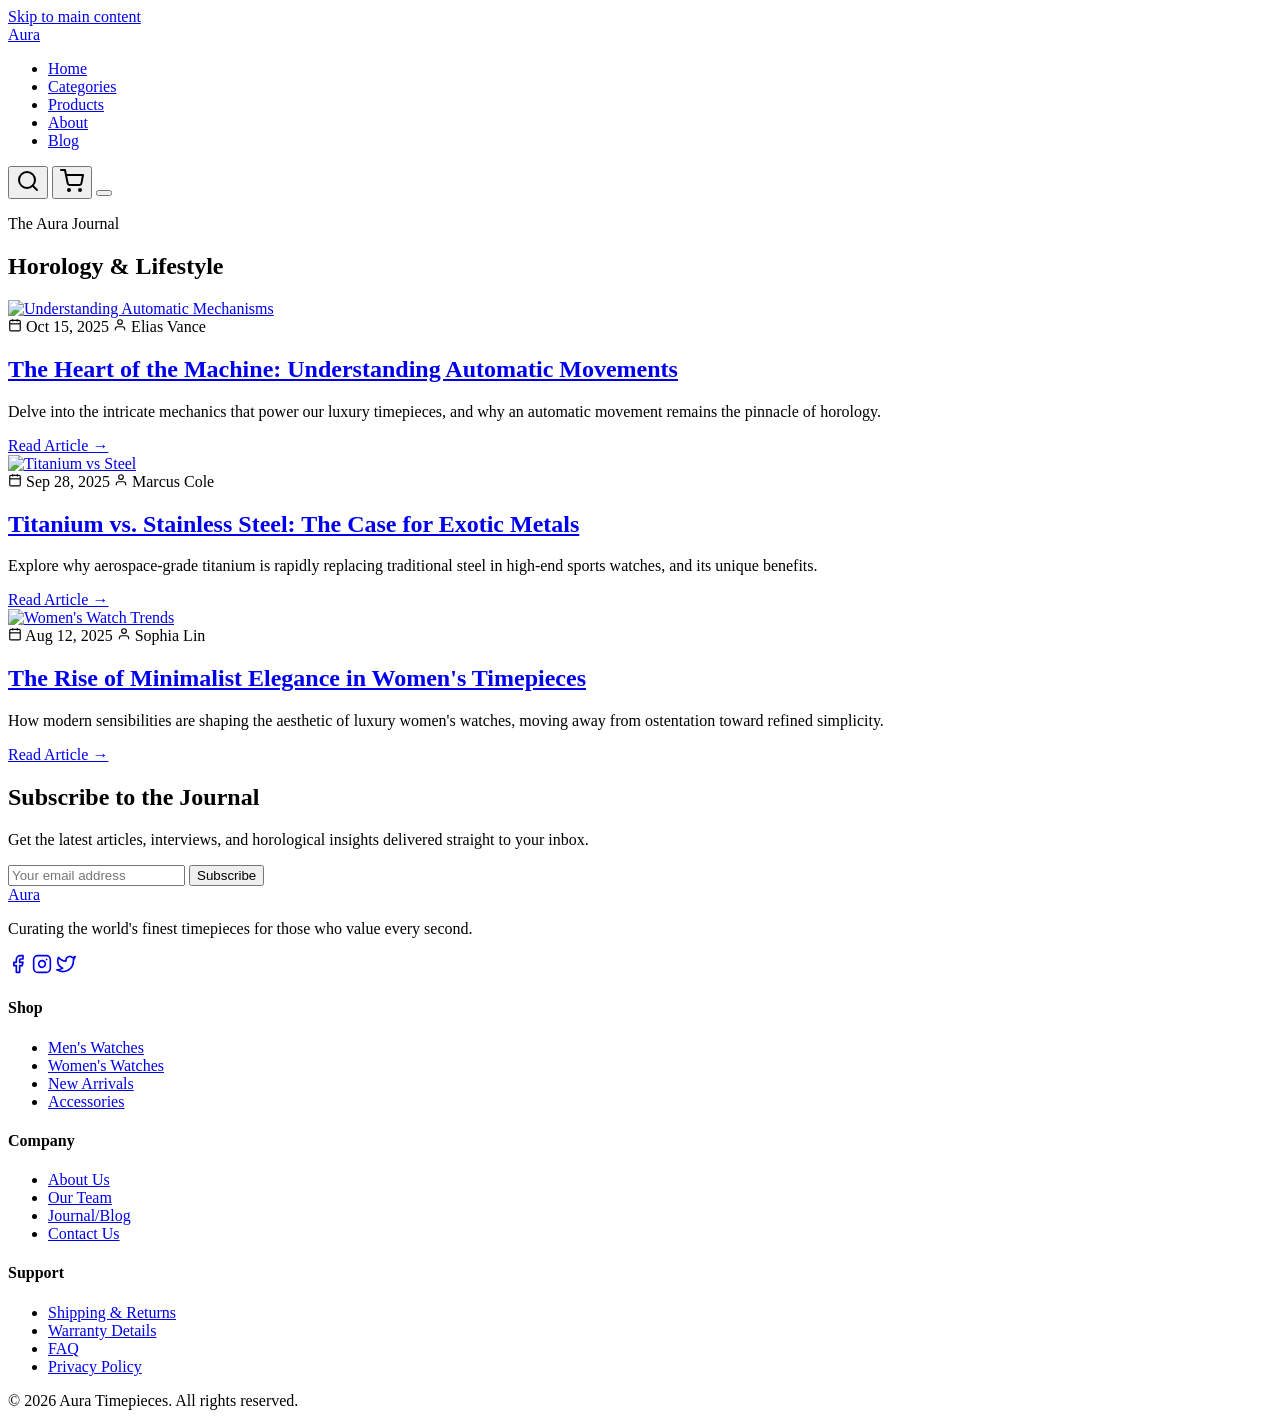
==== blog.html @ 211befc8 "Add files via upload" ====
<!DOCTYPE html>
<html lang="en">

<head>
    <meta charset="UTF-8">
    <meta name="viewport" content="width=device-width, initial-scale=1.0">
    <meta name="description"
        content="Read the Aura Timepieces journal. Insights on horology, lifestyle, and behind-the-scenes looks at the creation of luxury watches.">
    <!-- Meta Tags for SEO -->
    <title>Journal & Blog | Aura Timepieces</title>

    <!-- Google Fonts -->
    <link rel="preconnect" href="https://fonts.googleapis.com">
    <link rel="preconnect" href="https://fonts.gstatic.com" crossorigin>
    <link
        href="https://fonts.googleapis.com/css2?family=Outfit:wght@300;400;500;700&family=Playfair+Display:ital,wght@0,400;0,600;1,400&display=swap"
        rel="stylesheet">

    <!-- Custom CSS -->
    <link rel="stylesheet" href="css/styles.css">
    <link rel="stylesheet" href="css/pages.css">
</head>

<body>
    <!-- Accessibility Skip Link -->
    <a href="#main-content" class="skip-link">Skip to main content</a>

    <!-- Header Section -->
    <header class="header">
        <div class="container header-container">
            <a href="index.html" class="logo">Aura</a>

            <nav class="nav-menu">
                <ul class="nav-list">
                    <li class="nav-item"><a href="index.html" class="nav-link">Home</a></li>
                    <li class="nav-item"><a href="index.html#categories" class="nav-link">Categories</a></li>
                    <li class="nav-item"><a href="product.html" class="nav-link">Products</a></li>
                    <li class="nav-item"><a href="about.html" class="nav-link">About</a></li>
                    <li class="nav-item"><a href="blog.html" class="nav-link active">Blog</a></li>
                </ul>
            </nav>

            <div class="header-actions">
                <button class="icon-btn" aria-label="Search">
                    <svg width="24" height="24" viewBox="0 0 24 24" fill="none" stroke="currentColor" stroke-width="2"
                        stroke-linecap="round" stroke-linejoin="round">
                        <circle cx="11" cy="11" r="8"></circle>
                        <line x1="21" y1="21" x2="16.65" y2="16.65"></line>
                    </svg>
                </button>
                <button class="icon-btn" aria-label="Cart">
                    <svg width="24" height="24" viewBox="0 0 24 24" fill="none" stroke="currentColor" stroke-width="2"
                        stroke-linecap="round" stroke-linejoin="round">
                        <circle cx="9" cy="21" r="1"></circle>
                        <circle cx="20" cy="21" r="1"></circle>
                        <path d="M1 1h4l2.68 13.39a2 2 0 0 0 2 1.61h9.72a2 2 0 0 0 2-1.61L23 6H6"></path>
                    </svg>
                </button>
                <button class="hamburger" aria-label="Toggle menu" aria-expanded="false">
                    <span class="bar"></span>
                    <span class="bar"></span>
                    <span class="bar"></span>
                </button>
            </div>
        </div>
    </header>

    <!-- Main Content -->
    <main id="main-content">
        <!-- Page Header -->
        <section class="page-header fade-in-section">
            <div class="container">
                <p class="page-subtitle">The Aura Journal</p>
                <h1 class="page-title">Horology & Lifestyle</h1>
            </div>
        </section>

        <!-- Blog Grid -->
        <section class="section fade-in-section">
            <div class="container blog-grid">

                <!-- Blog Post 1 -->
                <article class="blog-card">
                    <a href="#" class="blog-img-link">
                        <img src="images/hero_watch.png" alt="Understanding Automatic Mechanisms" class="blog-img"
                            loading="lazy">
                    </a>
                    <div class="blog-content">
                        <div class="blog-meta">
                            <span><svg width="14" height="14" viewBox="0 0 24 24" fill="none" stroke="currentColor"
                                    stroke-width="2">
                                    <rect x="3" y="4" width="18" height="18" rx="2" ry="2"></rect>
                                    <line x1="16" y1="2" x2="16" y2="6"></line>
                                    <line x1="8" y1="2" x2="8" y2="6"></line>
                                    <line x1="3" y1="10" x2="21" y2="10"></line>
                                </svg> Oct 15, 2025</span>
                            <span><svg width="14" height="14" viewBox="0 0 24 24" fill="none" stroke="currentColor"
                                    stroke-width="2">
                                    <path d="M20 21v-2a4 4 0 0 0-4-4H8a4 4 0 0 0-4 4v2"></path>
                                    <circle cx="12" cy="7" r="4"></circle>
                                </svg> Elias Vance</span>
                        </div>
                        <h2 class="blog-title"><a href="#">The Heart of the Machine: Understanding Automatic
                                Movements</a></h2>
                        <p class="blog-excerpt">Delve into the intricate mechanics that power our luxury timepieces, and
                            why an automatic movement remains the pinnacle of horology.</p>
                        <a href="#" class="blog-read-more">Read Article &rarr;</a>
                    </div>
                </article>

                <!-- Blog Post 2 -->
                <article class="blog-card">
                    <a href="#" class="blog-img-link">
                        <img src="images/mens_watch.png" alt="Titanium vs Steel" class="blog-img" loading="lazy">
                    </a>
                    <div class="blog-content">
                        <div class="blog-meta">
                            <span><svg width="14" height="14" viewBox="0 0 24 24" fill="none" stroke="currentColor"
                                    stroke-width="2">
                                    <rect x="3" y="4" width="18" height="18" rx="2" ry="2"></rect>
                                    <line x1="16" y1="2" x2="16" y2="6"></line>
                                    <line x1="8" y1="2" x2="8" y2="6"></line>
                                    <line x1="3" y1="10" x2="21" y2="10"></line>
                                </svg> Sep 28, 2025</span>
                            <span><svg width="14" height="14" viewBox="0 0 24 24" fill="none" stroke="currentColor"
                                    stroke-width="2">
                                    <path d="M20 21v-2a4 4 0 0 0-4-4H8a4 4 0 0 0-4 4v2"></path>
                                    <circle cx="12" cy="7" r="4"></circle>
                                </svg> Marcus Cole</span>
                        </div>
                        <h2 class="blog-title"><a href="#">Titanium vs. Stainless Steel: The Case for Exotic Metals</a>
                        </h2>
                        <p class="blog-excerpt">Explore why aerospace-grade titanium is rapidly replacing traditional
                            steel in high-end sports watches, and its unique benefits.</p>
                        <a href="#" class="blog-read-more">Read Article &rarr;</a>
                    </div>
                </article>

                <!-- Blog Post 3 -->
                <article class="blog-card">
                    <a href="#" class="blog-img-link">
                        <img src="images/womens_watch.png" alt="Women's Watch Trends" class="blog-img" loading="lazy">
                    </a>
                    <div class="blog-content">
                        <div class="blog-meta">
                            <span><svg width="14" height="14" viewBox="0 0 24 24" fill="none" stroke="currentColor"
                                    stroke-width="2">
                                    <rect x="3" y="4" width="18" height="18" rx="2" ry="2"></rect>
                                    <line x1="16" y1="2" x2="16" y2="6"></line>
                                    <line x1="8" y1="2" x2="8" y2="6"></line>
                                    <line x1="3" y1="10" x2="21" y2="10"></line>
                                </svg> Aug 12, 2025</span>
                            <span><svg width="14" height="14" viewBox="0 0 24 24" fill="none" stroke="currentColor"
                                    stroke-width="2">
                                    <path d="M20 21v-2a4 4 0 0 0-4-4H8a4 4 0 0 0-4 4v2"></path>
                                    <circle cx="12" cy="7" r="4"></circle>
                                </svg> Sophia Lin</span>
                        </div>
                        <h2 class="blog-title"><a href="#">The Rise of Minimalist Elegance in Women's Timepieces</a>
                        </h2>
                        <p class="blog-excerpt">How modern sensibilities are shaping the aesthetic of luxury women's
                            watches, moving away from ostentation toward refined simplicity.</p>
                        <a href="#" class="blog-read-more">Read Article &rarr;</a>
                    </div>
                </article>

            </div>
        </section>

        <!-- Newsletter Section (Reused) -->
        <section class="newsletter section fade-in-section">
            <div class="container newsletter-container">
                <h2 class="newsletter-title">Subscribe to the Journal</h2>
                <p class="newsletter-desc">Get the latest articles, interviews, and horological insights delivered
                    straight to your inbox.</p>
                <form class="newsletter-form">
                    <input type="email" placeholder="Your email address" required aria-label="Email Address">
                    <button type="submit" class="btn btn-primary">Subscribe</button>
                </form>
            </div>
        </section>

    </main>

    <!-- Footer -->
    <footer class="footer">
        <div class="container footer-grid">
            <div class="footer-brand">
                <a href="index.html" class="logo">Aura</a>
                <p class="footer-desc">Curating the world's finest timepieces for those who value every second.</p>
                <div class="social-links">
                    <a href="#" aria-label="Facebook"><svg width="20" height="20" viewBox="0 0 24 24" fill="none"
                            stroke="currentColor" stroke-width="2" stroke-linecap="round" stroke-linejoin="round">
                            <path d="M18 2h-3a5 5 0 0 0-5 5v3H7v4h3v8h4v-8h3l1-4h-4V7a1 1 0 0 1 1-1h3z"></path>
                        </svg></a>
                    <a href="#" aria-label="Instagram"><svg width="20" height="20" viewBox="0 0 24 24" fill="none"
                            stroke="currentColor" stroke-width="2" stroke-linecap="round" stroke-linejoin="round">
                            <rect x="2" y="2" width="20" height="20" rx="5" ry="5"></rect>
                            <path d="M16 11.37A4 4 0 1 1 12.63 8 4 4 0 0 1 16 11.37z"></path>
                            <line x1="17.5" y1="6.5" x2="17.51" y2="6.5"></line>
                        </svg></a>
                    <a href="#" aria-label="Twitter"><svg width="20" height="20" viewBox="0 0 24 24" fill="none"
                            stroke="currentColor" stroke-width="2" stroke-linecap="round" stroke-linejoin="round">
                            <path
                                d="M23 3a10.9 10.9 0 0 1-3.14 1.53 4.48 4.48 0 0 0-7.86 3v1A10.66 10.66 0 0 1 3 4s-4 9 5 13a11.64 11.64 0 0 1-7 2c9 5 20 0 20-11.5a4.5 4.5 0 0 0-.08-.83A7.72 7.72 0 0 0 23 3z">
                            </path>
                        </svg></a>
                </div>
            </div>

            <div class="footer-links">
                <h4 class="footer-heading">Shop</h4>
                <ul>
                    <li><a href="product.html?category=men">Men's Watches</a></li>
                    <li><a href="product.html?category=women">Women's Watches</a></li>
                    <li><a href="product.html?category=new">New Arrivals</a></li>
                    <li><a href="product.html?category=accessories">Accessories</a></li>
                </ul>
            </div>

            <div class="footer-links">
                <h4 class="footer-heading">Company</h4>
                <ul>
                    <li><a href="about.html">About Us</a></li>
                    <li><a href="about.html#team">Our Team</a></li>
                    <li><a href="blog.html">Journal/Blog</a></li>
                    <li><a href="#">Contact Us</a></li>
                </ul>
            </div>

            <div class="footer-links">
                <h4 class="footer-heading">Support</h4>
                <ul>
                    <li><a href="#">Shipping & Returns</a></li>
                    <li><a href="#">Warranty Details</a></li>
                    <li><a href="#">FAQ</a></li>
                    <li><a href="#">Privacy Policy</a></li>
                </ul>
            </div>
        </div>
        <div class="footer-bottom container">
            <p>&copy; 2026 Aura Timepieces. All rights reserved.</p>
        </div>
    </footer>

    <!-- Custom Scripts -->
    <script src="js/script.js"></script>
</body>

</html>
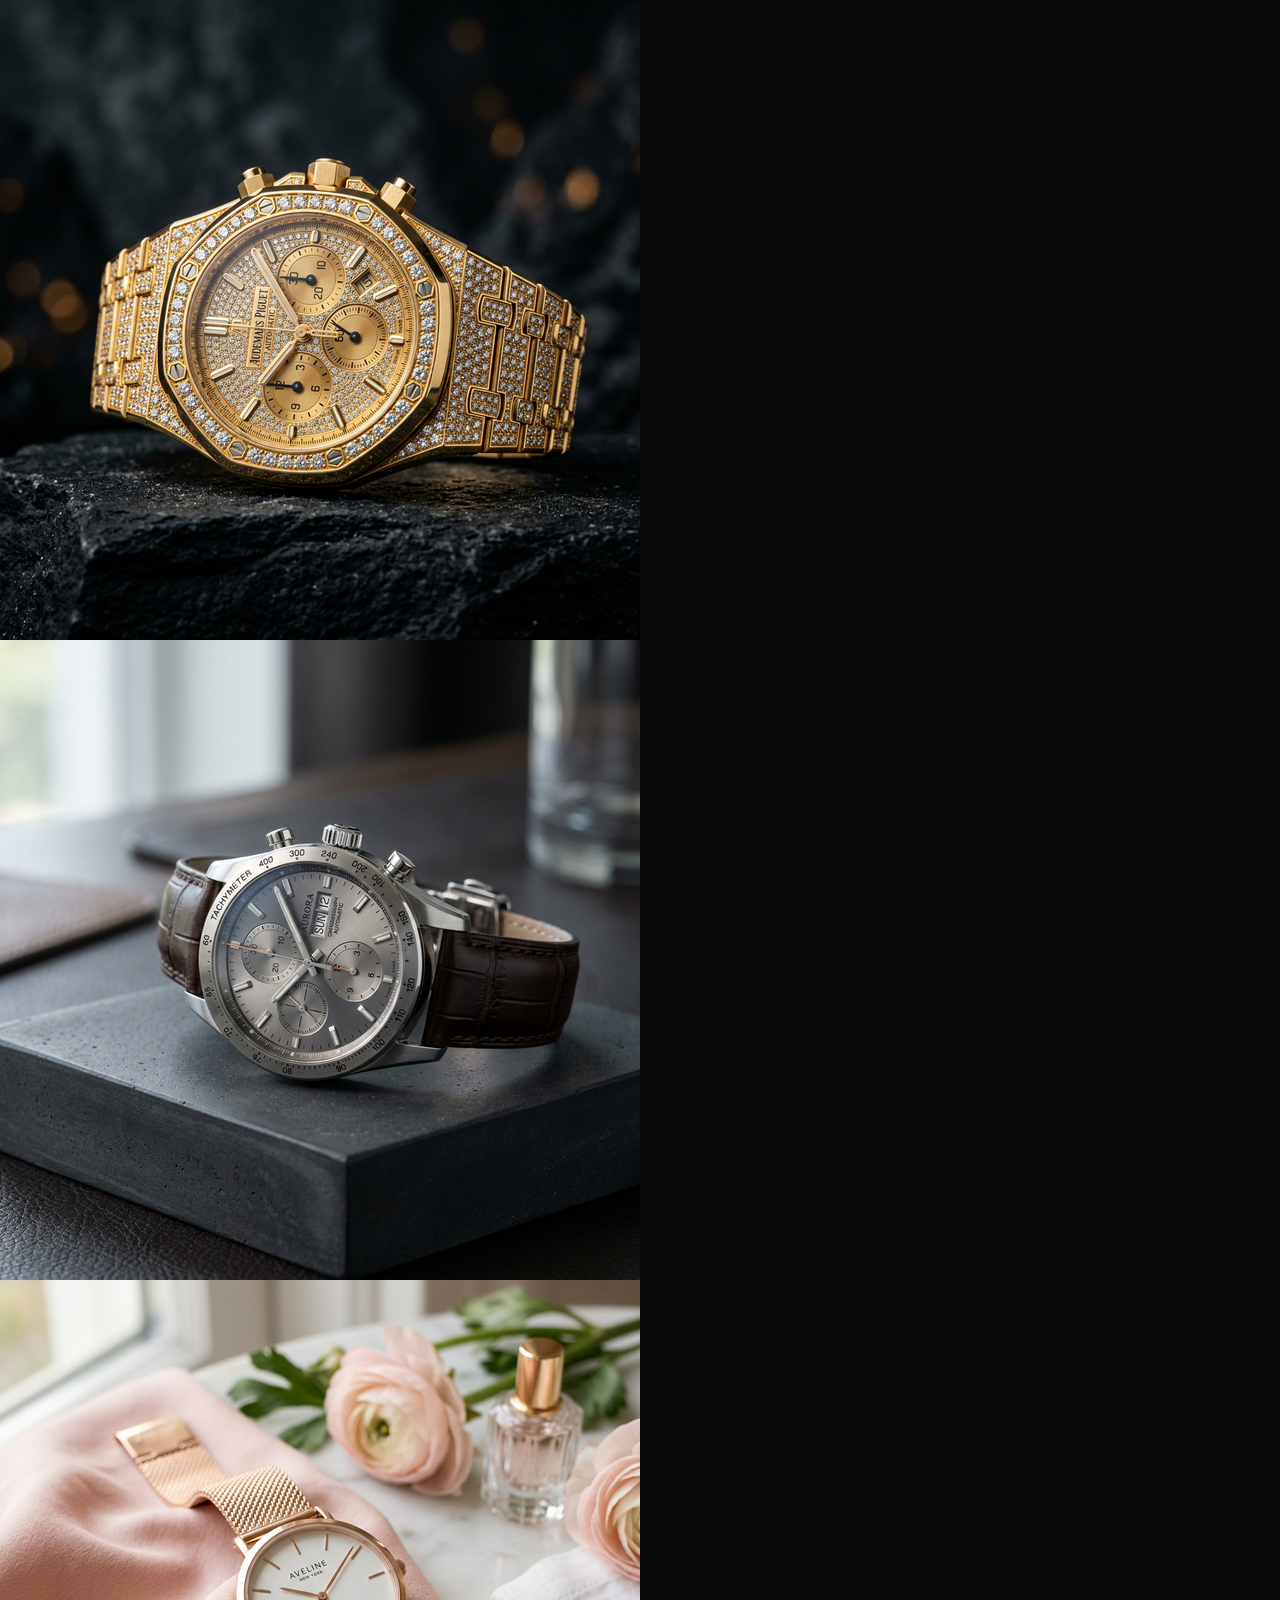
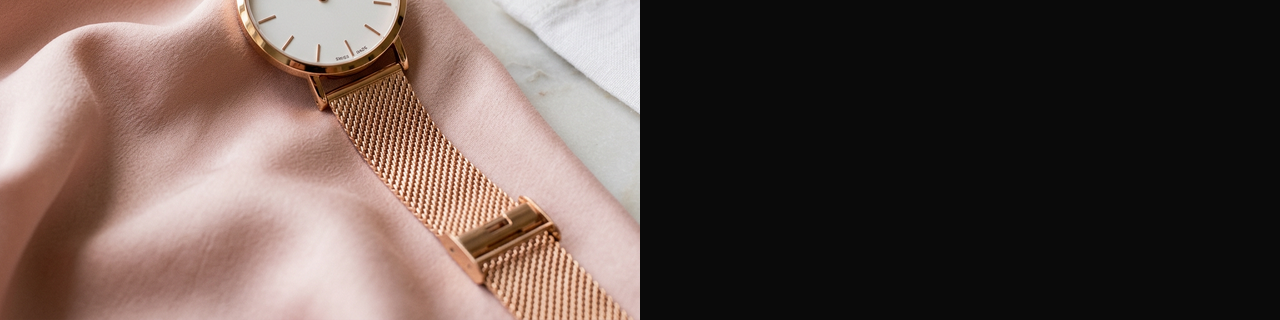
==== commit a2a7e4ef: "Updated blog.html to replace image, CSS, and JavaScript paths. Fixed paths as requested." ====
--- a/blog.html
+++ b/blog.html
@@ -1,250 +1,19 @@
-<!DOCTYPE html>
-<html lang="en">
-
-<head>
-    <meta charset="UTF-8">
-    <meta name="viewport" content="width=device-width, initial-scale=1.0">
-    <meta name="description"
-        content="Read the Aura Timepieces journal. Insights on horology, lifestyle, and behind-the-scenes looks at the creation of luxury watches.">
-    <!-- Meta Tags for SEO -->
-    <title>Journal & Blog | Aura Timepieces</title>
-
-    <!-- Google Fonts -->
-    <link rel="preconnect" href="https://fonts.googleapis.com">
-    <link rel="preconnect" href="https://fonts.gstatic.com" crossorigin>
-    <link
-        href="https://fonts.googleapis.com/css2?family=Outfit:wght@300;400;500;700&family=Playfair+Display:ital,wght@0,400;0,600;1,400&display=swap"
-        rel="stylesheet">
-
-    <!-- Custom CSS -->
-    <link rel="stylesheet" href="css/styles.css">
-    <link rel="stylesheet" href="css/pages.css">
-</head>
-
-<body>
-    <!-- Accessibility Skip Link -->
-    <a href="#main-content" class="skip-link">Skip to main content</a>
-
-    <!-- Header Section -->
-    <header class="header">
-        <div class="container header-container">
-            <a href="index.html" class="logo">Aura</a>
-
-            <nav class="nav-menu">
-                <ul class="nav-list">
-                    <li class="nav-item"><a href="index.html" class="nav-link">Home</a></li>
-                    <li class="nav-item"><a href="index.html#categories" class="nav-link">Categories</a></li>
-                    <li class="nav-item"><a href="product.html" class="nav-link">Products</a></li>
-                    <li class="nav-item"><a href="about.html" class="nav-link">About</a></li>
-                    <li class="nav-item"><a href="blog.html" class="nav-link active">Blog</a></li>
-                </ul>
-            </nav>
-
-            <div class="header-actions">
-                <button class="icon-btn" aria-label="Search">
-                    <svg width="24" height="24" viewBox="0 0 24 24" fill="none" stroke="currentColor" stroke-width="2"
-                        stroke-linecap="round" stroke-linejoin="round">
-                        <circle cx="11" cy="11" r="8"></circle>
-                        <line x1="21" y1="21" x2="16.65" y2="16.65"></line>
-                    </svg>
-                </button>
-                <button class="icon-btn" aria-label="Cart">
-                    <svg width="24" height="24" viewBox="0 0 24 24" fill="none" stroke="currentColor" stroke-width="2"
-                        stroke-linecap="round" stroke-linejoin="round">
-                        <circle cx="9" cy="21" r="1"></circle>
-                        <circle cx="20" cy="21" r="1"></circle>
-                        <path d="M1 1h4l2.68 13.39a2 2 0 0 0 2 1.61h9.72a2 2 0 0 0 2-1.61L23 6H6"></path>
-                    </svg>
-                </button>
-                <button class="hamburger" aria-label="Toggle menu" aria-expanded="false">
-                    <span class="bar"></span>
-                    <span class="bar"></span>
-                    <span class="bar"></span>
-                </button>
-            </div>
-        </div>
-    </header>
-
-    <!-- Main Content -->
-    <main id="main-content">
-        <!-- Page Header -->
-        <section class="page-header fade-in-section">
-            <div class="container">
-                <p class="page-subtitle">The Aura Journal</p>
-                <h1 class="page-title">Horology & Lifestyle</h1>
-            </div>
-        </section>
-
-        <!-- Blog Grid -->
-        <section class="section fade-in-section">
-            <div class="container blog-grid">
-
-                <!-- Blog Post 1 -->
-                <article class="blog-card">
-                    <a href="#" class="blog-img-link">
-                        <img src="images/hero_watch.png" alt="Understanding Automatic Mechanisms" class="blog-img"
-                            loading="lazy">
-                    </a>
-                    <div class="blog-content">
-                        <div class="blog-meta">
-                            <span><svg width="14" height="14" viewBox="0 0 24 24" fill="none" stroke="currentColor"
-                                    stroke-width="2">
-                                    <rect x="3" y="4" width="18" height="18" rx="2" ry="2"></rect>
-                                    <line x1="16" y1="2" x2="16" y2="6"></line>
-                                    <line x1="8" y1="2" x2="8" y2="6"></line>
-                                    <line x1="3" y1="10" x2="21" y2="10"></line>
-                                </svg> Oct 15, 2025</span>
-                            <span><svg width="14" height="14" viewBox="0 0 24 24" fill="none" stroke="currentColor"
-                                    stroke-width="2">
-                                    <path d="M20 21v-2a4 4 0 0 0-4-4H8a4 4 0 0 0-4 4v2"></path>
-                                    <circle cx="12" cy="7" r="4"></circle>
-                                </svg> Elias Vance</span>
-                        </div>
-                        <h2 class="blog-title"><a href="#">The Heart of the Machine: Understanding Automatic
-                                Movements</a></h2>
-                        <p class="blog-excerpt">Delve into the intricate mechanics that power our luxury timepieces, and
-                            why an automatic movement remains the pinnacle of horology.</p>
-                        <a href="#" class="blog-read-more">Read Article &rarr;</a>
-                    </div>
-                </article>
-
-                <!-- Blog Post 2 -->
-                <article class="blog-card">
-                    <a href="#" class="blog-img-link">
-                        <img src="images/mens_watch.png" alt="Titanium vs Steel" class="blog-img" loading="lazy">
-                    </a>
-                    <div class="blog-content">
-                        <div class="blog-meta">
-                            <span><svg width="14" height="14" viewBox="0 0 24 24" fill="none" stroke="currentColor"
-                                    stroke-width="2">
-                                    <rect x="3" y="4" width="18" height="18" rx="2" ry="2"></rect>
-                                    <line x1="16" y1="2" x2="16" y2="6"></line>
-                                    <line x1="8" y1="2" x2="8" y2="6"></line>
-                                    <line x1="3" y1="10" x2="21" y2="10"></line>
-                                </svg> Sep 28, 2025</span>
-                            <span><svg width="14" height="14" viewBox="0 0 24 24" fill="none" stroke="currentColor"
-                                    stroke-width="2">
-                                    <path d="M20 21v-2a4 4 0 0 0-4-4H8a4 4 0 0 0-4 4v2"></path>
-                                    <circle cx="12" cy="7" r="4"></circle>
-                                </svg> Marcus Cole</span>
-                        </div>
-                        <h2 class="blog-title"><a href="#">Titanium vs. Stainless Steel: The Case for Exotic Metals</a>
-                        </h2>
-                        <p class="blog-excerpt">Explore why aerospace-grade titanium is rapidly replacing traditional
-                            steel in high-end sports watches, and its unique benefits.</p>
-                        <a href="#" class="blog-read-more">Read Article &rarr;</a>
-                    </div>
-                </article>
-
-                <!-- Blog Post 3 -->
-                <article class="blog-card">
-                    <a href="#" class="blog-img-link">
-                        <img src="images/womens_watch.png" alt="Women's Watch Trends" class="blog-img" loading="lazy">
-                    </a>
-                    <div class="blog-content">
-                        <div class="blog-meta">
-                            <span><svg width="14" height="14" viewBox="0 0 24 24" fill="none" stroke="currentColor"
-                                    stroke-width="2">
-                                    <rect x="3" y="4" width="18" height="18" rx="2" ry="2"></rect>
-                                    <line x1="16" y1="2" x2="16" y2="6"></line>
-                                    <line x1="8" y1="2" x2="8" y2="6"></line>
-                                    <line x1="3" y1="10" x2="21" y2="10"></line>
-                                </svg> Aug 12, 2025</span>
-                            <span><svg width="14" height="14" viewBox="0 0 24 24" fill="none" stroke="currentColor"
-                                    stroke-width="2">
-                                    <path d="M20 21v-2a4 4 0 0 0-4-4H8a4 4 0 0 0-4 4v2"></path>
-                                    <circle cx="12" cy="7" r="4"></circle>
-                                </svg> Sophia Lin</span>
-                        </div>
-                        <h2 class="blog-title"><a href="#">The Rise of Minimalist Elegance in Women's Timepieces</a>
-                        </h2>
-                        <p class="blog-excerpt">How modern sensibilities are shaping the aesthetic of luxury women's
-                            watches, moving away from ostentation toward refined simplicity.</p>
-                        <a href="#" class="blog-read-more">Read Article &rarr;</a>
-                    </div>
-                </article>
-
-            </div>
-        </section>
-
-        <!-- Newsletter Section (Reused) -->
-        <section class="newsletter section fade-in-section">
-            <div class="container newsletter-container">
-                <h2 class="newsletter-title">Subscribe to the Journal</h2>
-                <p class="newsletter-desc">Get the latest articles, interviews, and horological insights delivered
-                    straight to your inbox.</p>
-                <form class="newsletter-form">
-                    <input type="email" placeholder="Your email address" required aria-label="Email Address">
-                    <button type="submit" class="btn btn-primary">Subscribe</button>
-                </form>
-            </div>
-        </section>
-
-    </main>
-
-    <!-- Footer -->
-    <footer class="footer">
-        <div class="container footer-grid">
-            <div class="footer-brand">
-                <a href="index.html" class="logo">Aura</a>
-                <p class="footer-desc">Curating the world's finest timepieces for those who value every second.</p>
-                <div class="social-links">
-                    <a href="#" aria-label="Facebook"><svg width="20" height="20" viewBox="0 0 24 24" fill="none"
-                            stroke="currentColor" stroke-width="2" stroke-linecap="round" stroke-linejoin="round">
-                            <path d="M18 2h-3a5 5 0 0 0-5 5v3H7v4h3v8h4v-8h3l1-4h-4V7a1 1 0 0 1 1-1h3z"></path>
-                        </svg></a>
-                    <a href="#" aria-label="Instagram"><svg width="20" height="20" viewBox="0 0 24 24" fill="none"
-                            stroke="currentColor" stroke-width="2" stroke-linecap="round" stroke-linejoin="round">
-                            <rect x="2" y="2" width="20" height="20" rx="5" ry="5"></rect>
-                            <path d="M16 11.37A4 4 0 1 1 12.63 8 4 4 0 0 1 16 11.37z"></path>
-                            <line x1="17.5" y1="6.5" x2="17.51" y2="6.5"></line>
-                        </svg></a>
-                    <a href="#" aria-label="Twitter"><svg width="20" height="20" viewBox="0 0 24 24" fill="none"
-                            stroke="currentColor" stroke-width="2" stroke-linecap="round" stroke-linejoin="round">
-                            <path
-                                d="M23 3a10.9 10.9 0 0 1-3.14 1.53 4.48 4.48 0 0 0-7.86 3v1A10.66 10.66 0 0 1 3 4s-4 9 5 13a11.64 11.64 0 0 1-7 2c9 5 20 0 20-11.5a4.5 4.5 0 0 0-.08-.83A7.72 7.72 0 0 0 23 3z">
-                            </path>
-                        </svg></a>
-                </div>
-            </div>
-
-            <div class="footer-links">
-                <h4 class="footer-heading">Shop</h4>
-                <ul>
-                    <li><a href="product.html?category=men">Men's Watches</a></li>
-                    <li><a href="product.html?category=women">Women's Watches</a></li>
-                    <li><a href="product.html?category=new">New Arrivals</a></li>
-                    <li><a href="product.html?category=accessories">Accessories</a></li>
-                </ul>
-            </div>
-
-            <div class="footer-links">
-                <h4 class="footer-heading">Company</h4>
-                <ul>
-                    <li><a href="about.html">About Us</a></li>
-                    <li><a href="about.html#team">Our Team</a></li>
-                    <li><a href="blog.html">Journal/Blog</a></li>
-                    <li><a href="#">Contact Us</a></li>
-                </ul>
-            </div>
-
-            <div class="footer-links">
-                <h4 class="footer-heading">Support</h4>
-                <ul>
-                    <li><a href="#">Shipping & Returns</a></li>
-                    <li><a href="#">Warranty Details</a></li>
-                    <li><a href="#">FAQ</a></li>
-                    <li><a href="#">Privacy Policy</a></li>
-                </ul>
-            </div>
-        </div>
-        <div class="footer-bottom container">
-            <p>&copy; 2026 Aura Timepieces. All rights reserved.</p>
-        </div>
-    </footer>
-
-    <!-- Custom Scripts -->
-    <script src="js/script.js"></script>
-</body>
-
+<!DOCTYPE html>
+<html>
+<head>
+    <link rel="stylesheet" href="styles.css">
+    <link rel="stylesheet" href="pages.css">
+</head>
+<body>
+    <header>
+        <img src="hero_watch.png" alt="Hero Watch">
+    </header>
+    <main>
+        <section>
+            <img src="mens_watch.png" alt="Men's Watch">
+            <img src="womens_watch.png" alt="Women's Watch">
+        </section>
+    </main>
+    <script src="script.js"></script>
+</body>
 </html>
--- a/styles.css
+++ b/styles.css
@@ -0,0 +1,798 @@
+/* ==========================================
+   CSS Variables & Theming
+   ========================================== */
+:root {
+    /* Colors */
+    --clr-bg: #0A0A0A;
+    --clr-bg-surface: #121212;
+    --clr-bg-card: #1C1C1C;
+    --clr-text: #E0E0E0;
+    --clr-text-muted: #A0A0A0;
+    --clr-primary: #D4AF37;
+    /* Luxury Gold */
+    --clr-primary-hover: #F3CA47;
+    --clr-border: #333333;
+
+    /* Typography */
+    --font-sans: 'Outfit', sans-serif;
+    --font-serif: 'Playfair Display', serif;
+
+    /* Spacing & Layout */
+    --container-width: 1200px;
+    --spacing-xs: 0.5rem;
+    --spacing-sm: 1rem;
+    --spacing-md: 2rem;
+    --spacing-lg: 4rem;
+    --spacing-xl: 6rem;
+
+    /* Transitions */
+    --transition-fast: 0.2s ease;
+    --transition-default: 0.4s cubic-bezier(0.25, 0.46, 0.45, 0.94);
+    --transition-slow: 0.8s cubic-bezier(0.25, 1, 0.5, 1);
+}
+
+/* ==========================================
+   Reset & Base Styles
+   ========================================== */
+* {
+    margin: 0;
+    padding: 0;
+    box-sizing: border-box;
+}
+
+html {
+    scroll-behavior: smooth;
+}
+
+body {
+    font-family: var(--font-sans);
+    background-color: var(--clr-bg);
+    color: var(--clr-text);
+    line-height: 1.6;
+    overflow-x: hidden;
+}
+
+h1,
+h2,
+h3,
+h4,
+h5,
+h6 {
+    font-family: var(--font-serif);
+    font-weight: 400;
+    line-height: 1.2;
+}
+
+a {
+    color: inherit;
+    text-decoration: none;
+    transition: color var(--transition-fast);
+}
+
+img {
+    max-width: 100%;
+    height: auto;
+    display: block;
+}
+
+ul {
+    list-style: none;
+}
+
+button,
+input {
+    font-family: inherit;
+    border: none;
+    outline: none;
+    background: none;
+}
+
+/* ==========================================
+   Utilities
+   ========================================== */
+.container {
+    max-width: var(--container-width);
+    margin: 0 auto;
+    padding: 0 var(--spacing-sm);
+}
+
+.section {
+    padding: var(--spacing-xl) 0;
+}
+
+.bg-darker {
+    background-color: var(--clr-bg-surface);
+}
+
+.section-title {
+    font-size: 2.5rem;
+    margin-bottom: var(--spacing-lg);
+    text-align: center;
+    position: relative;
+    padding-bottom: 1rem;
+}
+
+.section-title::after {
+    content: '';
+    position: absolute;
+    bottom: 0;
+    left: 50%;
+    transform: translateX(-50%);
+    width: 60px;
+    height: 2px;
+    background-color: var(--clr-primary);
+}
+
+.mt-2 {
+    margin-top: var(--spacing-md);
+}
+
+/* Buttons */
+.btn {
+    display: inline-block;
+    padding: 1rem 2.5rem;
+    font-size: 1rem;
+    font-weight: 500;
+    text-transform: uppercase;
+    letter-spacing: 2px;
+    cursor: pointer;
+    transition: all var(--transition-default);
+    border: 1px solid transparent;
+}
+
+.btn-primary {
+    background-color: var(--clr-primary);
+    color: #000;
+}
+
+.btn-primary:hover {
+    background-color: var(--clr-primary-hover);
+    transform: translateY(-2px);
+    box-shadow: 0 10px 20px rgba(212, 175, 55, 0.2);
+}
+
+.btn-outline {
+    border-color: var(--clr-primary);
+    color: var(--clr-primary);
+    background: transparent;
+}
+
+.btn-outline:hover {
+    background-color: var(--clr-primary);
+    color: #000;
+}
+
+.btn-light {
+    background-color: rgba(255, 255, 255, 0.9);
+    color: #000;
+}
+
+.btn-light:hover {
+    background-color: #fff;
+}
+
+.btn-sm {
+    padding: 0.6rem 1.5rem;
+    font-size: 0.85rem;
+}
+
+/* Accessibility */
+.skip-link {
+    position: absolute;
+    top: -40px;
+    left: 0;
+    background: var(--clr-primary);
+    color: #000;
+    padding: 8px;
+    z-index: 1000;
+    transition: top 0.2s;
+}
+
+.skip-link:focus {
+    top: 0;
+}
+
+/* Animations - Initial Hidden State */
+.fade-in-section {
+    opacity: 0;
+    transform: translateY(30px);
+    visibility: hidden;
+    transition: opacity var(--transition-slow), transform var(--transition-slow);
+    will-change: opacity, transform;
+}
+
+.fade-in-section.is-visible {
+    opacity: 1;
+    transform: translateY(0);
+    visibility: visible;
+}
+
+.gradient-bg {
+    background: linear-gradient(135deg, #1C1C1C, #2A2A2A);
+}
+
+/* ==========================================
+   Header & Navigation
+   ========================================== */
+.header {
+    position: fixed;
+    top: 0;
+    width: 100%;
+    z-index: 999;
+    background: rgba(10, 10, 10, 0.8);
+    backdrop-filter: blur(10px);
+    border-bottom: 1px solid rgba(255, 255, 255, 0.05);
+    transition: padding var(--transition-fast), background var(--transition-fast);
+    padding: 1.5rem 0;
+}
+
+.header.scrolled {
+    padding: 1rem 0;
+    background: rgba(10, 10, 10, 0.95);
+    box-shadow: 0 4px 20px rgba(0, 0, 0, 0.5);
+}
+
+.header-container {
+    display: flex;
+    justify-content: space-between;
+    align-items: center;
+}
+
+.logo {
+    font-family: var(--font-serif);
+    font-size: 2rem;
+    font-weight: 600;
+    letter-spacing: 2px;
+    color: var(--clr-primary);
+}
+
+.nav-list {
+    display: flex;
+    gap: 3rem;
+}
+
+.nav-link {
+    font-size: 0.9rem;
+    text-transform: uppercase;
+    letter-spacing: 1px;
+    font-weight: 500;
+    position: relative;
+}
+
+.nav-link::after {
+    content: '';
+    position: absolute;
+    bottom: -4px;
+    left: 0;
+    width: 0;
+    height: 1px;
+    background-color: var(--clr-primary);
+    transition: width var(--transition-default);
+}
+
+.nav-link:hover::after,
+.nav-link.active::after {
+    width: 100%;
+}
+
+.header-actions {
+    display: flex;
+    gap: 1.5rem;
+    align-items: center;
+}
+
+.icon-btn {
+    color: var(--clr-text);
+    cursor: pointer;
+    transition: color var(--transition-fast);
+}
+
+.icon-btn:hover {
+    color: var(--clr-primary);
+}
+
+.hamburger {
+    display: none;
+    flex-direction: column;
+    gap: 6px;
+    cursor: pointer;
+    z-index: 1000;
+}
+
+.hamburger .bar {
+    width: 25px;
+    height: 2px;
+    background-color: var(--clr-text);
+    transition: all var(--transition-fast);
+}
+
+/* ==========================================
+   Hero Section
+   ========================================== */
+.hero {
+    position: relative;
+    height: 100vh;
+    min-height: 600px;
+    display: flex;
+    align-items: center;
+    padding-top: 80px;
+    /* Offset header */
+    opacity: 1 !important;
+    /* Hero ignores fade-in initially */
+    transform: none !important;
+    visibility: visible !important;
+}
+
+.hero-bg {
+    position: absolute;
+    top: 0;
+    left: 0;
+    width: 100%;
+    height: 100%;
+    z-index: -1;
+    overflow: hidden;
+}
+
+.hero-img {
+    width: 100%;
+    height: 100%;
+    object-fit: cover;
+    object-position: center;
+    animation: slowZoom 20s infinite alternate;
+}
+
+.hero-overlay {
+    position: absolute;
+    top: 0;
+    left: 0;
+    width: 100%;
+    height: 100%;
+    background: linear-gradient(to right, rgba(10, 10, 10, 0.9) 0%, rgba(10, 10, 10, 0.4) 100%);
+}
+
+.hero-content {
+    max-width: 600px;
+}
+
+.hero-subtitle {
+    color: var(--clr-primary);
+    text-transform: uppercase;
+    letter-spacing: 4px;
+    font-size: 0.9rem;
+    font-weight: 500;
+    display: block;
+    margin-bottom: 1rem;
+    animation: fadeUp 1s ease 0.5s backwards;
+}
+
+.hero-title {
+    font-size: 4.5rem;
+    line-height: 1.1;
+    margin-bottom: 1.5rem;
+    animation: fadeUp 1s ease 0.7s backwards;
+}
+
+.hero-description {
+    font-size: 1.1rem;
+    color: var(--clr-text-muted);
+    margin-bottom: 2.5rem;
+    animation: fadeUp 1s ease 0.9s backwards;
+}
+
+.hero .btn {
+    animation: fadeUp 1s ease 1.1s backwards;
+}
+
+/* ==========================================
+   Categories
+   ========================================== */
+.category-grid {
+    display: grid;
+    grid-template-columns: repeat(3, 1fr);
+    gap: 2rem;
+}
+
+.category-card {
+    position: relative;
+    height: 450px;
+    border-radius: 4px;
+    overflow: hidden;
+    display: flex;
+    flex-direction: column;
+    justify-content: flex-end;
+    background-color: var(--clr-bg-card);
+    group: relative;
+}
+
+.category-img {
+    position: absolute;
+    top: 0;
+    left: 0;
+    width: 100%;
+    height: 100%;
+    object-fit: cover;
+    transition: transform var(--transition-slow);
+}
+
+.category-card:hover .category-img {
+    transform: scale(1.08);
+}
+
+.category-overlay {
+    position: absolute;
+    bottom: 0;
+    left: 0;
+    width: 100%;
+    padding: 2rem;
+    background: linear-gradient(to top, rgba(0, 0, 0, 0.9), transparent);
+    z-index: 2;
+}
+
+.category-title {
+    font-size: 2rem;
+    margin-bottom: 0.5rem;
+}
+
+.category-cta {
+    display: flex;
+    align-items: center;
+    gap: 0.5rem;
+    font-size: 0.9rem;
+    text-transform: uppercase;
+    letter-spacing: 1px;
+    color: var(--clr-primary);
+    opacity: 0;
+    transform: translateX(-10px);
+    transition: all var(--transition-default);
+}
+
+.category-card:hover .category-cta {
+    opacity: 1;
+    transform: translateX(0);
+}
+
+.new-arrivals {
+    display: flex;
+    justify-content: center;
+    align-items: center;
+    text-align: center;
+    padding: 2rem;
+    background: linear-gradient(135deg, var(--clr-bg-card), #111);
+    border: 1px solid var(--clr-border);
+}
+
+.new-arrivals .category-content {
+    position: relative;
+    z-index: 2;
+}
+
+.new-arrivals p {
+    color: var(--clr-text-muted);
+    margin: 1rem 0 2rem;
+}
+
+/* ==========================================
+   Featured Products
+   ========================================== */
+.section-header {
+    display: flex;
+    justify-content: space-between;
+    align-items: flex-end;
+    margin-bottom: var(--spacing-lg);
+}
+
+.section-header .section-title {
+    margin-bottom: 0;
+}
+
+.view-all {
+    text-transform: uppercase;
+    letter-spacing: 1px;
+    font-size: 0.9rem;
+    color: var(--clr-primary);
+    border-bottom: 1px solid var(--clr-primary);
+    padding-bottom: 2px;
+}
+
+.product-grid {
+    display: grid;
+    grid-template-columns: repeat(auto-fill, minmax(300px, 1fr));
+    gap: 2.5rem;
+}
+
+.product-card {
+    group: relative;
+}
+
+.product-img-wrapper {
+    position: relative;
+    background-color: var(--clr-bg-card);
+    aspect-ratio: 4/5;
+    overflow: hidden;
+    margin-bottom: 1.5rem;
+    border-radius: 4px;
+}
+
+.product-img {
+    width: 100%;
+    height: 100%;
+    object-fit: cover;
+    transition: transform var(--transition-slow);
+}
+
+.product-card:hover .product-img {
+    transform: scale(1.05);
+}
+
+.badge {
+    position: absolute;
+    top: 1rem;
+    left: 1rem;
+    background: var(--clr-primary);
+    color: #000;
+    font-size: 0.75rem;
+    font-weight: 700;
+    text-transform: uppercase;
+    padding: 0.3rem 0.8rem;
+    z-index: 2;
+    letter-spacing: 1px;
+}
+
+.product-actions {
+    position: absolute;
+    bottom: -50px;
+    left: 0;
+    width: 100%;
+    padding: 1rem;
+    display: flex;
+    justify-content: center;
+    background: linear-gradient(to top, rgba(0, 0, 0, 0.8), transparent);
+    transition: bottom var(--transition-default);
+    z-index: 2;
+}
+
+.product-card:hover .product-actions {
+    bottom: 0;
+}
+
+.product-info {
+    text-align: center;
+}
+
+.product-name {
+    font-size: 1.25rem;
+    margin-bottom: 0.5rem;
+}
+
+.product-name a {
+    color: var(--clr-text);
+}
+
+.product-name a:hover {
+    color: var(--clr-primary);
+}
+
+.product-price {
+    font-family: var(--font-sans);
+    color: var(--clr-text-muted);
+    font-weight: 300;
+}
+
+/* ==========================================
+   Brand Story Snippet
+   ========================================== */
+.story-container {
+    display: grid;
+    grid-template-columns: 1fr 1fr;
+    gap: 4rem;
+    align-items: center;
+}
+
+.story-text {
+    font-size: 1.1rem;
+    color: var(--clr-text-muted);
+    line-height: 1.8;
+}
+
+.image-placeholder {
+    width: 100%;
+    aspect-ratio: 4/3;
+    border-radius: 4px;
+    box-shadow: 20px 20px 0 -10px var(--clr-primary);
+}
+
+/* ==========================================
+   Newsletter
+   ========================================== */
+.newsletter {
+    background-color: var(--clr-bg-surface);
+    text-align: center;
+    border-top: 1px solid var(--clr-border);
+    border-bottom: 1px solid var(--clr-border);
+}
+
+.newsletter-container {
+    max-width: 600px;
+}
+
+.newsletter-title {
+    font-size: 2.5rem;
+    margin-bottom: 1rem;
+}
+
+.newsletter-desc {
+    color: var(--clr-text-muted);
+    margin-bottom: 2rem;
+}
+
+.newsletter-form {
+    display: flex;
+    gap: 1rem;
+}
+
+.newsletter-form input {
+    flex: 1;
+    padding: 1rem 1.5rem;
+    background: transparent;
+    border: 1px solid var(--clr-border);
+    color: var(--clr-text);
+    font-size: 1rem;
+    border-radius: 2px;
+}
+
+.newsletter-form input:focus {
+    border-color: var(--clr-primary);
+}
+
+/* ==========================================
+   Footer
+   ========================================== */
+.footer {
+    padding: 5rem 0 2rem;
+    background-color: #050505;
+}
+
+.footer-grid {
+    display: grid;
+    grid-template-columns: 2fr 1fr 1fr 1fr;
+    gap: 3rem;
+    margin-bottom: 4rem;
+}
+
+.footer-desc {
+    color: var(--clr-text-muted);
+    margin: 1.5rem 0;
+    max-width: 300px;
+}
+
+.social-links {
+    display: flex;
+    gap: 1rem;
+}
+
+.social-links a {
+    color: var(--clr-text-muted);
+    transition: color var(--transition-fast);
+}
+
+.social-links a:hover {
+    color: var(--clr-primary);
+}
+
+.footer-heading {
+    font-family: var(--font-sans);
+    font-weight: 500;
+    text-transform: uppercase;
+    letter-spacing: 2px;
+    font-size: 0.9rem;
+    margin-bottom: 1.5rem;
+}
+
+.footer-links ul li {
+    margin-bottom: 1rem;
+}
+
+.footer-links ul li a {
+    color: var(--clr-text-muted);
+    font-size: 0.95rem;
+}
+
+.footer-links ul li a:hover {
+    color: var(--clr-primary);
+    padding-left: 5px;
+}
+
+.footer-bottom {
+    text-align: center;
+    padding-top: 2rem;
+    border-top: 1px solid var(--clr-border);
+    color: var(--clr-text-muted);
+    font-size: 0.85rem;
+}
+
+/* ==========================================
+   Keyframes
+   ========================================== */
+@keyframes fadeUp {
+    from {
+        opacity: 0;
+        transform: translateY(30px);
+    }
+
+    to {
+        opacity: 1;
+        transform: translateY(0);
+    }
+}
+
+@keyframes slowZoom {
+    from {
+        transform: scale(1);
+    }
+
+    to {
+        transform: scale(1.1);
+    }
+}
+
+/* ==========================================
+   Responsive Design
+   ========================================== */
+@media (max-width: 992px) {
+
+    .category-grid,
+    .story-container {
+        grid-template-columns: 1fr;
+    }
+
+    .footer-grid {
+        grid-template-columns: 1fr 1fr;
+    }
+
+    .hero-title {
+        font-size: 3.5rem;
+    }
+}
+
+@media (max-width: 768px) {
+    .nav-list {
+        position: fixed;
+        top: 0;
+        left: 100%;
+        width: 100%;
+        height: 100vh;
+        background-color: var(--clr-bg);
+        flex-direction: column;
+        justify-content: center;
+        align-items: center;
+        transition: left var(--transition-default);
+    }
+
+    .nav-list.active {
+        left: 0;
+    }
+
+    .hamburger {
+        display: flex;
+    }
+
+    .hamburger.active .bar:nth-child(2) {
+        opacity: 0;
+    }
+
+    .hamburger.active .bar:nth-child(1) {
+        transform: translateY(8px) rotate(45deg);
+    }
+
+    .hamburger.active .bar:nth-child(3) {
+        transform: translateY(-8px) rotate(-45deg);
+    }
+
+    .hero-title {
+        font-size: 2.8rem;
+    }
+
+    .newsletter-form {
+        flex-direction: column;
+    }
+}
--- a/pages.css
+++ b/pages.css
@@ -0,0 +1,263 @@
+/* ==========================================
+   Pages Styles (About & Blog)
+   ========================================== */
+
+/* Page Header */
+.page-header {
+    padding: 120px 0 60px;
+    background: linear-gradient(to bottom, var(--clr-bg-card), var(--clr-bg));
+    text-align: center;
+    border-bottom: 1px solid var(--clr-border);
+}
+
+.page-title {
+    font-size: 3.5rem;
+    margin-bottom: 1rem;
+}
+
+.page-subtitle {
+    color: var(--clr-primary);
+    text-transform: uppercase;
+    letter-spacing: 2px;
+    font-size: 0.9rem;
+}
+
+/* -------------------
+   About Page
+   ------------------- */
+.story-grid {
+    display: grid;
+    grid-template-columns: 1fr 1fr;
+    gap: 4rem;
+    align-items: center;
+}
+
+.story-grid.reverse {
+    direction: rtl;
+}
+
+.story-grid.reverse>* {
+    direction: ltr;
+}
+
+.about-text-content h2 {
+    font-size: 2.5rem;
+    margin-bottom: 1.5rem;
+}
+
+.about-text-content p {
+    color: var(--clr-text-muted);
+    line-height: 1.8;
+    margin-bottom: 1.5rem;
+}
+
+.about-image {
+    width: 100%;
+    aspect-ratio: 4/3;
+    object-fit: cover;
+    border-radius: 4px;
+}
+
+/* Timeline */
+.timeline {
+    position: relative;
+    max-width: 800px;
+    margin: 0 auto;
+    padding: 2rem 0;
+}
+
+.timeline::before {
+    content: '';
+    position: absolute;
+    top: 0;
+    left: 50%;
+    width: 2px;
+    height: 100%;
+    background-color: var(--clr-border);
+    transform: translateX(-50%);
+}
+
+.timeline-item {
+    position: relative;
+    margin-bottom: 3rem;
+    width: 50%;
+    padding-right: 3rem;
+}
+
+.timeline-item:nth-child(even) {
+    margin-left: 50%;
+    padding-right: 0;
+    padding-left: 3rem;
+}
+
+.timeline-dot {
+    position: absolute;
+    top: 0;
+    right: -8px;
+    width: 16px;
+    height: 16px;
+    border-radius: 50%;
+    background-color: var(--clr-primary);
+    border: 4px solid var(--clr-bg);
+}
+
+.timeline-item:nth-child(even) .timeline-dot {
+    right: auto;
+    left: -8px;
+}
+
+.timeline-year {
+    font-family: var(--font-serif);
+    font-size: 1.5rem;
+    color: var(--clr-primary);
+    margin-bottom: 0.5rem;
+}
+
+.timeline-content p {
+    color: var(--clr-text-muted);
+}
+
+/* Team */
+.team-grid {
+    display: grid;
+    grid-template-columns: repeat(3, 1fr);
+    gap: 2rem;
+}
+
+.team-card {
+    background-color: var(--clr-bg-card);
+    text-align: center;
+    border-radius: 4px;
+    overflow: hidden;
+}
+
+.team-img {
+    width: 100%;
+    aspect-ratio: 1/1;
+    object-fit: cover;
+}
+
+.team-info {
+    padding: 1.5rem;
+}
+
+.team-name {
+    font-size: 1.25rem;
+    margin-bottom: 0.2rem;
+}
+
+.team-role {
+    color: var(--clr-primary);
+    font-size: 0.9rem;
+    letter-spacing: 1px;
+}
+
+/* -------------------
+   Blog Page
+   ------------------- */
+.blog-grid {
+    display: grid;
+    grid-template-columns: repeat(auto-fill, minmax(320px, 1fr));
+    gap: 2.5rem;
+}
+
+.blog-card {
+    background-color: var(--clr-bg-surface);
+    border-radius: 4px;
+    overflow: hidden;
+    transition: transform var(--transition-fast);
+}
+
+.blog-card:hover {
+    transform: translateY(-5px);
+}
+
+.blog-img-link {
+    display: block;
+    aspect-ratio: 16/9;
+    overflow: hidden;
+}
+
+.blog-img {
+    width: 100%;
+    height: 100%;
+    object-fit: cover;
+    transition: transform var(--transition-slow);
+}
+
+.blog-card:hover .blog-img {
+    transform: scale(1.05);
+}
+
+.blog-content {
+    padding: 1.5rem;
+}
+
+.blog-meta {
+    font-size: 0.85rem;
+    color: var(--clr-text-muted);
+    margin-bottom: 1rem;
+    display: flex;
+    gap: 1rem;
+}
+
+.blog-meta span {
+    display: flex;
+    align-items: center;
+    gap: 0.3rem;
+}
+
+.blog-title {
+    font-size: 1.3rem;
+    margin-bottom: 1rem;
+    line-height: 1.4;
+}
+
+.blog-excerpt {
+    color: var(--clr-text-muted);
+    margin-bottom: 1.5rem;
+    font-size: 0.95rem;
+}
+
+.blog-read-more {
+    color: var(--clr-primary);
+    text-transform: uppercase;
+    letter-spacing: 1px;
+    font-size: 0.85rem;
+    font-weight: 500;
+}
+
+/* Responsive */
+@media (max-width: 768px) {
+    .story-grid {
+        grid-template-columns: 1fr;
+        gap: 2rem;
+    }
+
+    .timeline::before {
+        left: 0;
+    }
+
+    .timeline-item {
+        width: 100%;
+        padding-left: 2rem;
+        padding-right: 0;
+    }
+
+    .timeline-item:nth-child(even) {
+        margin-left: 0;
+        padding-left: 2rem;
+    }
+
+    .timeline-dot {
+        left: -8px !important;
+    }
+
+    .team-grid {
+        grid-template-columns: 1fr;
+    }
+
+    .page-title {
+        font-size: 2.5rem;
+    }
+}
